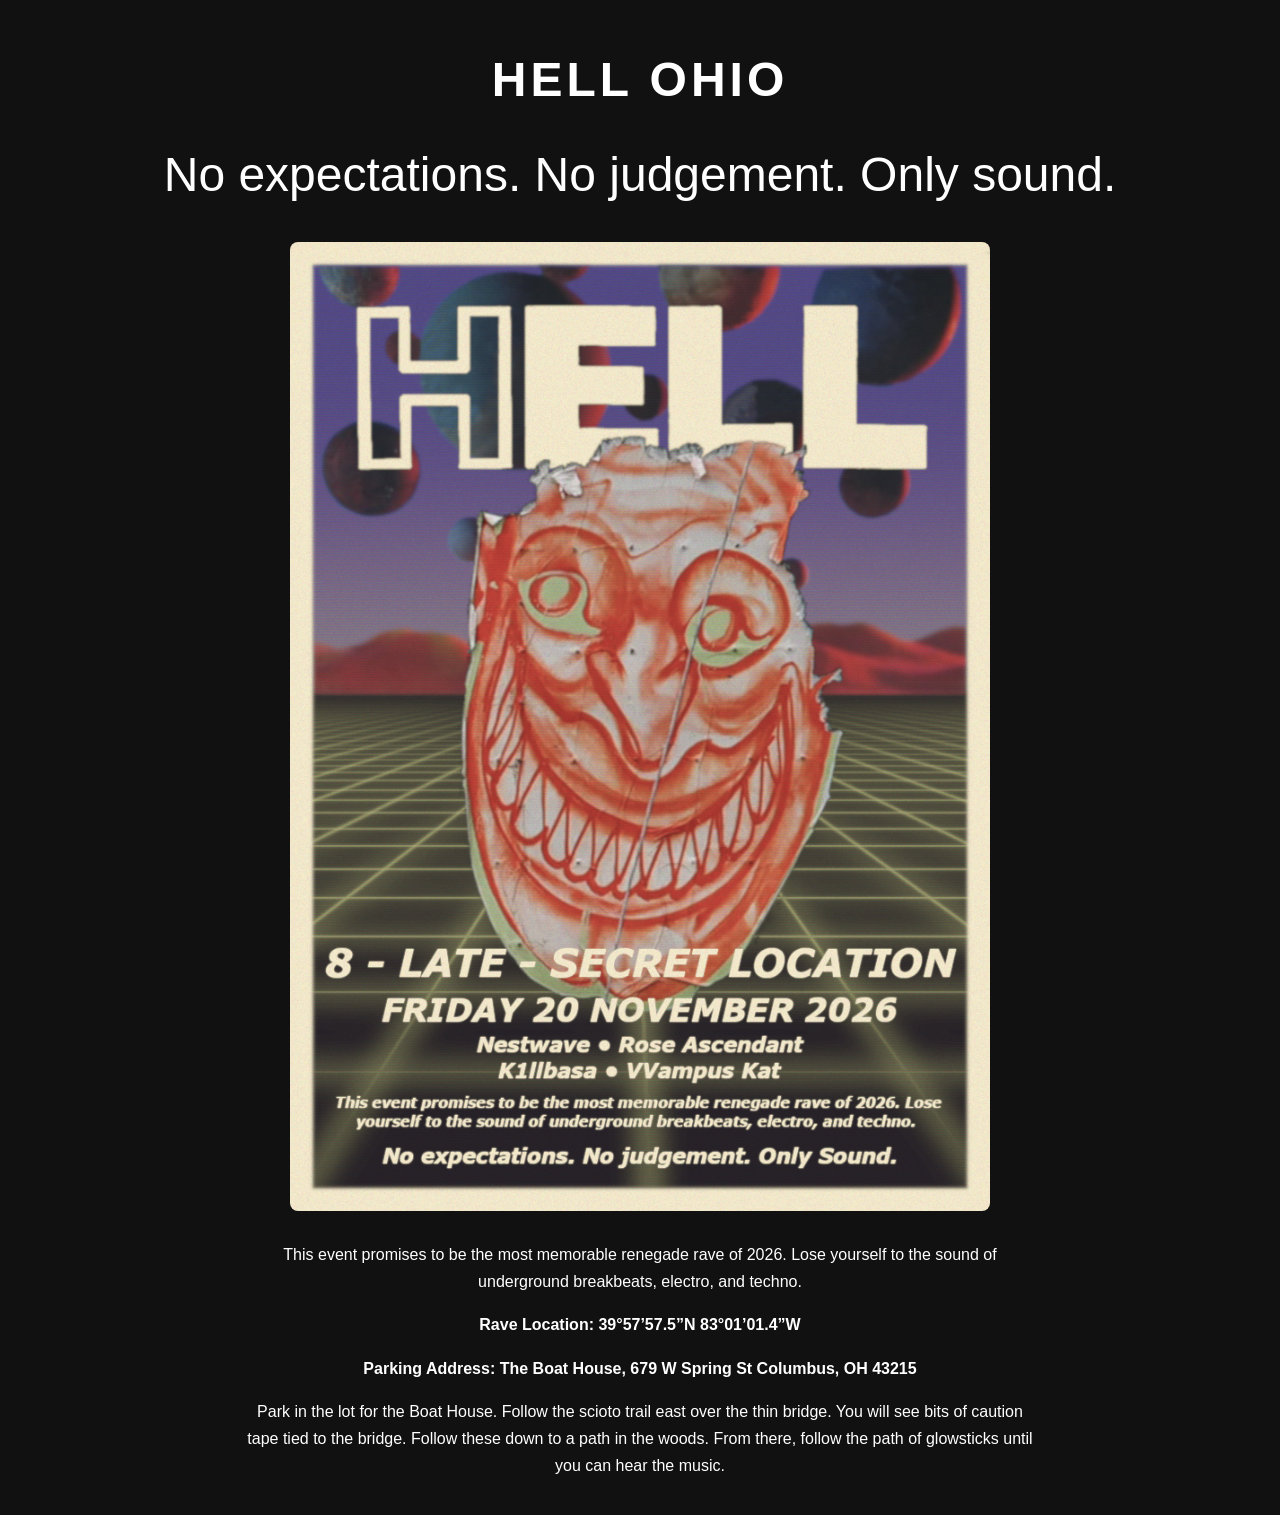
==== instructions.html @ c6e73e72 "add my twist" ====
<!DOCTYPE html>
<html lang="en">
  <head>
    <meta charset="UTF-8">
    <meta name="viewport" content="width=device-width, initial-scale=1.0">
    <title>HELL OHIO</title>
    <link rel="stylesheet" href="style.css">
  </head>
  <body>
    <header>
      <h1>HELL OHIO</h1>
      <h2>No expectations. No judgement. Only sound.</h2>
    </header>
    <div class="photo-container">
      <img src="HELL Ohio v.3 version 2.png" alt="Flyer photo">
    </div>
    <main>
      <section>
        <p>
          This event promises to be the most memorable renegade rave of 2026. Lose yourself to the sound of underground breakbeats, electro, and techno.
        </p>
        <p>
          <strong>Rave Location: 39°57’57.5”N 83°01’01.4”W</strong>
        </p>
        <p>
          <strong>Parking Address: The Boat House, 679 W Spring St Columbus, OH 43215</strong>
        </p>
        <p>
          Park in the lot for the Boat House. Follow the scioto trail east over the thin bridge. You will see bits of caution tape tied to the bridge. Follow these down to a path in the woods. From there, follow the path of glowsticks until you can hear the music.
        </p>
      </section>
    </main>
  </body>
</html>
---- style.css ----
/* general page styling*/
* {
  box-sizing: border-box;
}

body {
  background-color: #111111;
  color: white;
  font-family: Arial, sans-serif;
  margin: 0;
  padding: 20px;
  text-align: center;
}

/* header*/
header {
  width: 100%;
  text-align: center;
  margin: 0 auto 30px;
}

h1 {
  font-size: clamp(32px, 6vw, 48px);
  letter-spacing: 4px;
}

h2 {
  font-size: clamp(32px, 6vw, 48px);
  font-weight: normal;
}

/*flyer photo*/
.photo-container {
  width: 100%;
  display: flex;
  justify-content: center;
  margin: 30px auto;
}

.photo-container img {
  width: 80%;
  max-width: 700px;
  justify-content: center;
  height: auto;
  border-radius: 8px;
  object-fit: cover;
}

/*main body-yadi-yadi*/
main {
  width: 100%;
  max-width: 800px;
  margin: 0 auto;
  text-align: center;
}

section {
  width: 100%;
  margin: 0 auto;
}

p {
  font-size: 16px;
  line-height: 1.7;
  text-align: center;
}
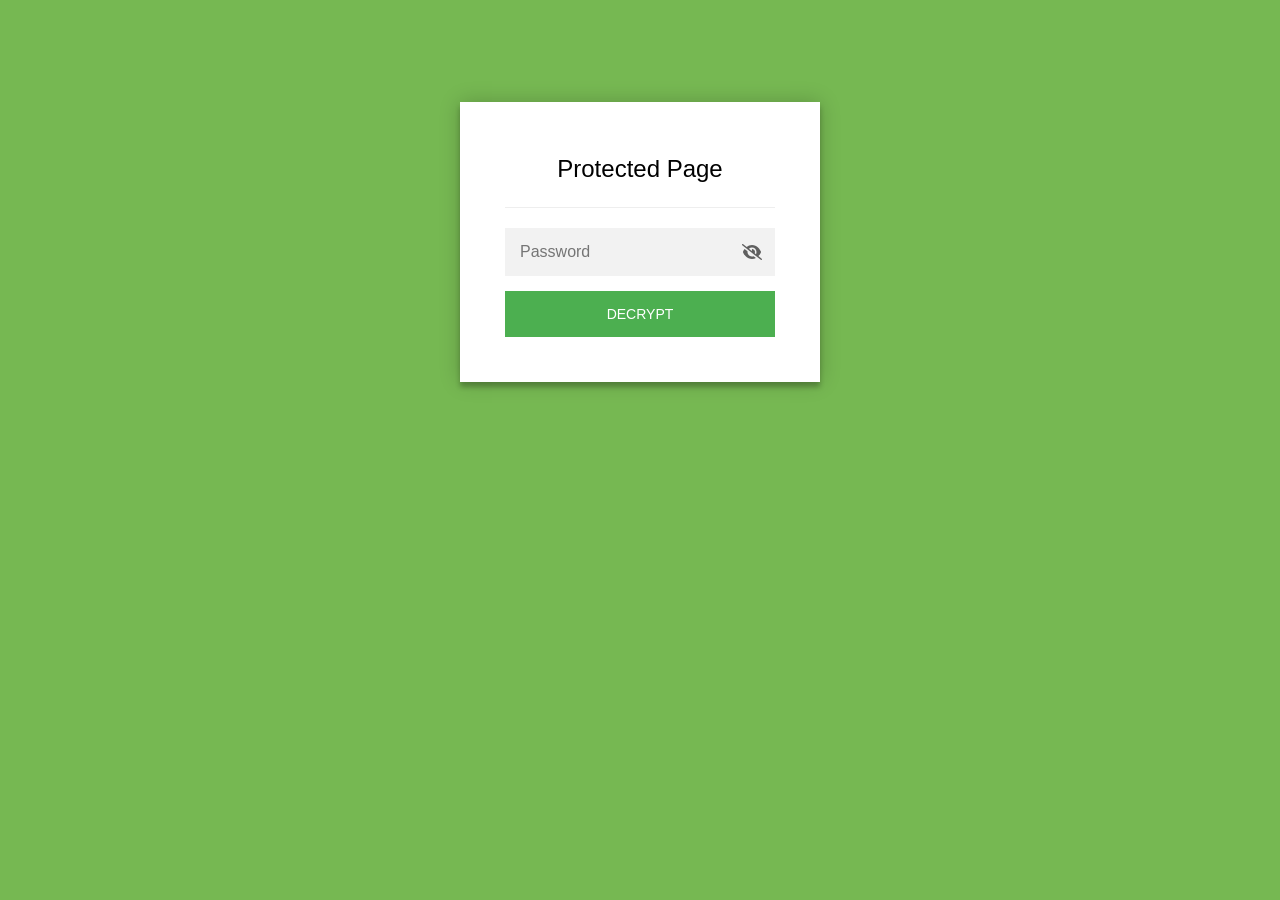
==== commit 5a6f45cd: "another twist" ====
--- a/instructions.html
+++ b/instructions.html
@@ -1,36 +1,894 @@
 <!DOCTYPE html>
-<html lang="en">
-  <head>
-    <meta charset="UTF-8">
-    <meta name="viewport" content="width=device-width, initial-scale=1.0">
-    <title>HELL OHIO</title>
-    <link rel="stylesheet" href="style.css">
-  </head>
-  <body>
-    <header>
-      <h1>HELL OHIO</h1>
-      <h2>No expectations. No judgement. Only sound.</h2>
-    </header>
-    <div class="photo-container">
-      <img src="HELL Ohio v.3 version 2.png" alt="Flyer photo">
-    </div>
-    <main>
-      <section>
-        <p>
-          This event promises to be the most memorable renegade rave of 2026. Lose yourself to the sound of underground breakbeats, electro, and techno.
-        </p>
-        <p>
-          <strong>Rave Location: 39°57’57.5”N 83°01’01.4”W</strong>
-        </p>
-        <p>
-          <strong>Parking Address: The Boat House, 679 W Spring St Columbus, OH 43215</strong>
-        </p>
-        <p>
-          Park in the lot for the Boat House. Follow the scioto trail east over the thin bridge. You will see bits of caution tape tied to the bridge. Follow these down to a path in the woods. From there, follow the path of glowsticks until you can hear the music.
-        </p>
-      </section>
-    </main>
-  </body>
+<html class="staticrypt-html">
+    <head>
+        <meta charset="utf-8" />
+        <title>Protected Page</title>
+        <meta name="viewport" content="width=device-width, initial-scale=1" />
+
+        <!-- do not cache this page -->
+        <meta http-equiv="cache-control" content="max-age=0" />
+        <meta http-equiv="cache-control" content="no-cache" />
+        <meta http-equiv="expires" content="0" />
+        <meta http-equiv="expires" content="Tue, 01 Jan 1980 1:00:00 GMT" />
+        <meta http-equiv="pragma" content="no-cache" />
+
+        <style>
+            .staticrypt-hr {
+                margin-top: 20px;
+                margin-bottom: 20px;
+                border: 0;
+                border-top: 1px solid #eee;
+            }
+
+            .staticrypt-page {
+                width: 360px;
+                padding: 8% 0 0;
+                margin: auto;
+                box-sizing: border-box;
+            }
+
+            .staticrypt-form {
+                position: relative;
+                z-index: 1;
+                background: #ffffff;
+                max-width: 360px;
+                margin: 0 auto 100px;
+                padding: 45px;
+                text-align: center;
+                box-shadow: 0 0 20px 0 rgba(0, 0, 0, 0.2), 0 5px 5px 0 rgba(0, 0, 0, 0.24);
+            }
+
+            .staticrypt-form input[type="password"],
+            input[type="text"] {
+                background: inherit;
+                border: 0;
+                box-sizing: border-box; /* This ensures padding is included in the total width */
+                font-size: 14px;
+                outline: 0;
+                padding: 15px 30px 15px 15px; /* Adjust the padding to ensure there is space for the icon */
+                width: 100%;
+            }
+
+            .staticrypt-password-container {
+                position: relative;
+                outline: 0;
+                background: #f2f2f2;
+                width: 100%;
+                border: 0;
+                margin: 0 0 15px;
+                box-sizing: border-box;
+            }
+
+            .staticrypt-toggle-password-visibility {
+                cursor: pointer;
+                height: 20px;
+                opacity: 60%;
+                padding: 13px;
+                position: absolute;
+                right: 0;
+                top: 50%;
+                transform: translateY(-50%);
+                width: 20px;
+            }
+
+            .staticrypt-form .staticrypt-decrypt-button {
+                text-transform: uppercase;
+                outline: 0;
+                background: #4CAF50;
+                width: 100%;
+                border: 0;
+                padding: 15px;
+                color: #ffffff;
+                font-size: 14px;
+                cursor: pointer;
+            }
+
+            .staticrypt-form .staticrypt-decrypt-button:hover,
+            .staticrypt-form .staticrypt-decrypt-button:active,
+            .staticrypt-form .staticrypt-decrypt-button:focus {
+                background: #4CAF50;
+                filter: brightness(92%);
+            }
+
+            .staticrypt-html {
+                height: 100%;
+            }
+
+            .staticrypt-body {
+                height: 100%;
+                margin: 0;
+            }
+
+            .staticrypt-content {
+                height: 100%;
+                margin-bottom: 1em;
+                background: #76B852;
+                font-family: "Arial", sans-serif;
+                -webkit-font-smoothing: antialiased;
+                -moz-osx-font-smoothing: grayscale;
+            }
+
+            .staticrypt-instructions {
+                margin-top: -1em;
+                margin-bottom: 1em;
+            }
+
+            .staticrypt-title {
+                font-size: 1.5em;
+            }
+
+            label.staticrypt-remember {
+                display: flex;
+                align-items: center;
+                margin-bottom: 1em;
+            }
+
+            .staticrypt-remember input[type="checkbox"] {
+                transform: scale(1.5);
+                margin-right: 1em;
+            }
+
+            .hidden {
+                display: none !important;
+            }
+
+            .staticrypt-spinner-container {
+                height: 100%;
+                display: flex;
+                align-items: center;
+                justify-content: center;
+            }
+
+            .staticrypt-spinner {
+                display: inline-block;
+                width: 2rem;
+                height: 2rem;
+                vertical-align: text-bottom;
+                border: 0.25em solid gray;
+                border-right-color: transparent;
+                border-radius: 50%;
+                -webkit-animation: spinner-border 0.75s linear infinite;
+                animation: spinner-border 0.75s linear infinite;
+                animation-duration: 0.75s;
+                animation-timing-function: linear;
+                animation-delay: 0s;
+                animation-iteration-count: infinite;
+                animation-direction: normal;
+                animation-fill-mode: none;
+                animation-play-state: running;
+                animation-name: spinner-border;
+            }
+
+            @keyframes spinner-border {
+                100% {
+                    transform: rotate(360deg);
+                }
+            }
+
+            @media screen and (-webkit-min-device-pixel-ratio: 0) {
+                .staticrypt-form input[type="password"],
+                input[type="text"] {
+                    font-size: 16px;
+                }
+            }
+        </style>
+    </head>
+
+    <body class="staticrypt-body">
+        <div id="staticrypt_loading" class="staticrypt-spinner-container">
+            <div class="staticrypt-spinner"></div>
+        </div>
+
+        <div id="staticrypt_content" class="staticrypt-content hidden">
+            <div class="staticrypt-page">
+                <div class="staticrypt-form">
+                    <div class="staticrypt-instructions">
+                        <p class="staticrypt-title">Protected Page</p>
+                        <p></p>
+                    </div>
+
+                    <hr class="staticrypt-hr" />
+
+                    <form id="staticrypt-form" action="#" method="post">
+                        <div class="staticrypt-password-container">
+                            <input
+                                id="staticrypt-password"
+                                type="password"
+                                name="password"
+                                placeholder="Password"
+                                autofocus
+                            />
+
+                            <img
+                                class="staticrypt-toggle-password-visibility"
+                                alt="template_toggle_show"
+                                title="template_toggle_show"
+                                src="[data-uri]"
+                            />
+                        </div>
+
+                        <label id="staticrypt-remember-label" class="staticrypt-remember hidden">
+                            <input id="staticrypt-remember" type="checkbox" name="remember" />
+                            Remember me
+                        </label>
+
+                        <input type="submit" class="staticrypt-decrypt-button" value="DECRYPT" />
+                    </form>
+                </div>
+            </div>
+        </div>
+
+        <script>
+            // these variables will be filled when generating the file - the template format is 'variable_name'
+            const staticryptInitiator = 
+            ((function(){
+  const exports = {};
+  const cryptoEngine = ((function(){
+  const exports = {};
+  const { subtle } = crypto;
+
+const IV_BITS = 16 * 8;
+const HEX_BITS = 4;
+const ENCRYPTION_ALGO = "AES-CBC";
+
+/**
+ * Translates between utf8 encoded hexadecimal strings
+ * and Uint8Array bytes.
+ */
+const HexEncoder = {
+    /**
+     * hex string -> bytes
+     * @param {string} hexString
+     * @returns {Uint8Array}
+     */
+    parse: function (hexString) {
+        if (hexString.length % 2 !== 0) throw "Invalid hexString";
+        const arrayBuffer = new Uint8Array(hexString.length / 2);
+
+        for (let i = 0; i < hexString.length; i += 2) {
+            const byteValue = parseInt(hexString.substring(i, i + 2), 16);
+            if (isNaN(byteValue)) {
+                throw "Invalid hexString";
+            }
+            arrayBuffer[i / 2] = byteValue;
+        }
+        return arrayBuffer;
+    },
+
+    /**
+     * bytes -> hex string
+     * @param {Uint8Array} bytes
+     * @returns {string}
+     */
+    stringify: function (bytes) {
+        const hexBytes = [];
+
+        for (let i = 0; i < bytes.length; ++i) {
+            let byteString = bytes[i].toString(16);
+            if (byteString.length < 2) {
+                byteString = "0" + byteString;
+            }
+            hexBytes.push(byteString);
+        }
+        return hexBytes.join("");
+    },
+};
+
+/**
+ * Translates between utf8 strings and Uint8Array bytes.
+ */
+const UTF8Encoder = {
+    parse: function (str) {
+        return new TextEncoder().encode(str);
+    },
+
+    stringify: function (bytes) {
+        return new TextDecoder().decode(bytes);
+    },
+};
+
+/**
+ * Salt and encrypt a msg with a password.
+ */
+async function encrypt(msg, hashedPassword) {
+    // Must be 16 bytes, unpredictable, and preferably cryptographically random. However, it need not be secret.
+    // https://developer.mozilla.org/en-US/docs/Web/API/SubtleCrypto/encrypt#parameters
+    const iv = crypto.getRandomValues(new Uint8Array(IV_BITS / 8));
+
+    const key = await subtle.importKey("raw", HexEncoder.parse(hashedPassword), ENCRYPTION_ALGO, false, ["encrypt"]);
+
+    const encrypted = await subtle.encrypt(
+        {
+            name: ENCRYPTION_ALGO,
+            iv: iv,
+        },
+        key,
+        UTF8Encoder.parse(msg)
+    );
+
+    // iv will be 32 hex characters, we prepend it to the ciphertext for use in decryption
+    return HexEncoder.stringify(iv) + HexEncoder.stringify(new Uint8Array(encrypted));
+}
+exports.encrypt = encrypt;
+
+/**
+ * Decrypt a salted msg using a password.
+ *
+ * @param {string} encryptedMsg
+ * @param {string} hashedPassword
+ * @returns {Promise<string>}
+ */
+async function decrypt(encryptedMsg, hashedPassword) {
+    const ivLength = IV_BITS / HEX_BITS;
+    const iv = HexEncoder.parse(encryptedMsg.substring(0, ivLength));
+    const encrypted = encryptedMsg.substring(ivLength);
+
+    const key = await subtle.importKey("raw", HexEncoder.parse(hashedPassword), ENCRYPTION_ALGO, false, ["decrypt"]);
+
+    const outBuffer = await subtle.decrypt(
+        {
+            name: ENCRYPTION_ALGO,
+            iv: iv,
+        },
+        key,
+        HexEncoder.parse(encrypted)
+    );
+
+    return UTF8Encoder.stringify(new Uint8Array(outBuffer));
+}
+exports.decrypt = decrypt;
+
+/**
+ * Salt and hash the password so it can be stored in localStorage without opening a password reuse vulnerability.
+ *
+ * @param {string} password
+ * @param {string} salt
+ * @returns {Promise<string>}
+ */
+async function hashPassword(password, salt) {
+    // we hash the password in multiple steps, each adding more iterations. This is because we used to allow less
+    // iterations, so for backward compatibility reasons, we need to support going from that to more iterations.
+    let hashedPassword = await hashLegacyRound(password, salt);
+
+    hashedPassword = await hashSecondRound(hashedPassword, salt);
+
+    return hashThirdRound(hashedPassword, salt);
+}
+exports.hashPassword = hashPassword;
+
+/**
+ * This hashes the password with 1k iterations. This is a low number, we need this function to support backwards
+ * compatibility.
+ *
+ * @param {string} password
+ * @param {string} salt
+ * @returns {Promise<string>}
+ */
+function hashLegacyRound(password, salt) {
+    return pbkdf2(password, salt, 1000, "SHA-1");
+}
+exports.hashLegacyRound = hashLegacyRound;
+
+/**
+ * Add a second round of iterations. This is because we used to use 1k, so for backwards compatibility with
+ * remember-me/autodecrypt links, we need to support going from that to more iterations.
+ *
+ * @param hashedPassword
+ * @param salt
+ * @returns {Promise<string>}
+ */
+function hashSecondRound(hashedPassword, salt) {
+    return pbkdf2(hashedPassword, salt, 14000, "SHA-256");
+}
+exports.hashSecondRound = hashSecondRound;
+
+/**
+ * Add a third round of iterations to bring total number to 600k. This is because we used to use 1k, then 15k, so for
+ * backwards compatibility with remember-me/autodecrypt links, we need to support going from that to more iterations.
+ *
+ * @param hashedPassword
+ * @param salt
+ * @returns {Promise<string>}
+ */
+function hashThirdRound(hashedPassword, salt) {
+    return pbkdf2(hashedPassword, salt, 585000, "SHA-256");
+}
+exports.hashThirdRound = hashThirdRound;
+
+/**
+ * Salt and hash the password so it can be stored in localStorage without opening a password reuse vulnerability.
+ *
+ * @param {string} password
+ * @param {string} salt
+ * @param {int} iterations
+ * @param {string} hashAlgorithm
+ * @returns {Promise<string>}
+ */
+async function pbkdf2(password, salt, iterations, hashAlgorithm) {
+    const key = await subtle.importKey("raw", UTF8Encoder.parse(password), "PBKDF2", false, ["deriveBits"]);
+
+    const keyBytes = await subtle.deriveBits(
+        {
+            name: "PBKDF2",
+            hash: hashAlgorithm,
+            iterations,
+            salt: UTF8Encoder.parse(salt),
+        },
+        key,
+        256
+    );
+
+    return HexEncoder.stringify(new Uint8Array(keyBytes));
+}
+
+function generateRandomSalt() {
+    const bytes = crypto.getRandomValues(new Uint8Array(128 / 8));
+
+    return HexEncoder.stringify(new Uint8Array(bytes));
+}
+exports.generateRandomSalt = generateRandomSalt;
+
+async function signMessage(hashedPassword, message) {
+    const key = await subtle.importKey(
+        "raw",
+        HexEncoder.parse(hashedPassword),
+        {
+            name: "HMAC",
+            hash: "SHA-256",
+        },
+        false,
+        ["sign"]
+    );
+    const signature = await subtle.sign("HMAC", key, UTF8Encoder.parse(message));
+
+    return HexEncoder.stringify(new Uint8Array(signature));
+}
+exports.signMessage = signMessage;
+
+function getRandomAlphanum() {
+    const possibleCharacters = "abcdefghijklmnopqrstuvwxyzABCDEFGHIJKLMNOPQRSTUVWXYZ0123456789";
+
+    let byteArray;
+    let parsedInt;
+
+    // Keep generating new random bytes until we get a value that falls
+    // within a range that can be evenly divided by possibleCharacters.length
+    do {
+        byteArray = crypto.getRandomValues(new Uint8Array(1));
+        // extract the lowest byte to get an int from 0 to 255 (probably unnecessary, since we're only generating 1 byte)
+        parsedInt = byteArray[0] & 0xff;
+    } while (parsedInt >= 256 - (256 % possibleCharacters.length));
+
+    // Take the modulo of the parsed integer to get a random number between 0 and totalLength - 1
+    const randomIndex = parsedInt % possibleCharacters.length;
+
+    return possibleCharacters[randomIndex];
+}
+
+/**
+ * Generate a random string of a given length.
+ *
+ * @param {int} length
+ * @returns {string}
+ */
+function generateRandomString(length) {
+    let randomString = "";
+
+    for (let i = 0; i < length; i++) {
+        randomString += getRandomAlphanum();
+    }
+
+    return randomString;
+}
+exports.generateRandomString = generateRandomString;
+
+  return exports;
+})());
+const codec = ((function(){
+  const exports = {};
+  /**
+ * Initialize the codec with the provided cryptoEngine - this return functions to encode and decode messages.
+ *
+ * @param cryptoEngine - the engine to use for encryption / decryption
+ */
+function init(cryptoEngine) {
+    const exports = {};
+
+    /**
+     * Top-level function for encoding a message.
+     * Includes password hashing, encryption, and signing.
+     *
+     * @param {string} msg
+     * @param {string} password
+     * @param {string} salt
+     *
+     * @returns {string} The encoded text
+     */
+    async function encode(msg, password, salt) {
+        const hashedPassword = await cryptoEngine.hashPassword(password, salt);
+
+        const encrypted = await cryptoEngine.encrypt(msg, hashedPassword);
+
+        // we use the hashed password in the HMAC because this is effectively what will be used a password (so we can store
+        // it in localStorage safely, we don't use the clear text password)
+        const hmac = await cryptoEngine.signMessage(hashedPassword, encrypted);
+
+        return hmac + encrypted;
+    }
+    exports.encode = encode;
+
+    /**
+     * Encode using a password that has already been hashed. This is useful to encode multiple messages in a row, that way
+     * we don't need to hash the password multiple times.
+     *
+     * @param {string} msg
+     * @param {string} hashedPassword
+     *
+     * @returns {string} The encoded text
+     */
+    async function encodeWithHashedPassword(msg, hashedPassword) {
+        const encrypted = await cryptoEngine.encrypt(msg, hashedPassword);
+
+        // we use the hashed password in the HMAC because this is effectively what will be used a password (so we can store
+        // it in localStorage safely, we don't use the clear text password)
+        const hmac = await cryptoEngine.signMessage(hashedPassword, encrypted);
+
+        return hmac + encrypted;
+    }
+    exports.encodeWithHashedPassword = encodeWithHashedPassword;
+
+    /**
+     * Top-level function for decoding a message.
+     * Includes signature check and decryption.
+     *
+     * @param {string} signedMsg
+     * @param {string} hashedPassword
+     * @param {string} salt
+     * @param {int} backwardCompatibleAttempt
+     * @param {string} originalPassword
+     *
+     * @returns {Object} {success: true, decoded: string} | {success: false, message: string}
+     */
+    async function decode(signedMsg, hashedPassword, salt, backwardCompatibleAttempt = 0, originalPassword = "") {
+        const encryptedHMAC = signedMsg.substring(0, 64);
+        const encryptedMsg = signedMsg.substring(64);
+        const decryptedHMAC = await cryptoEngine.signMessage(hashedPassword, encryptedMsg);
+
+        if (decryptedHMAC !== encryptedHMAC) {
+            // we have been raising the number of iterations in the hashing algorithm multiple times, so to support the old
+            // remember-me/autodecrypt links we need to try bringing the old hashes up to speed.
+            originalPassword = originalPassword || hashedPassword;
+            if (backwardCompatibleAttempt === 0) {
+                const updatedHashedPassword = await cryptoEngine.hashThirdRound(originalPassword, salt);
+
+                return decode(signedMsg, updatedHashedPassword, salt, backwardCompatibleAttempt + 1, originalPassword);
+            }
+            if (backwardCompatibleAttempt === 1) {
+                let updatedHashedPassword = await cryptoEngine.hashSecondRound(originalPassword, salt);
+                updatedHashedPassword = await cryptoEngine.hashThirdRound(updatedHashedPassword, salt);
+
+                return decode(signedMsg, updatedHashedPassword, salt, backwardCompatibleAttempt + 1, originalPassword);
+            }
+
+            return { success: false, message: "Signature mismatch" };
+        }
+
+        return {
+            success: true,
+            decoded: await cryptoEngine.decrypt(encryptedMsg, hashedPassword),
+        };
+    }
+    exports.decode = decode;
+
+    return exports;
+}
+exports.init = init;
+
+  return exports;
+})());
+const decode = codec.init(cryptoEngine).decode;
+
+/**
+ * Initialize the staticrypt module, that exposes functions callbable by the password_template.
+ *
+ * @param {{
+ *  staticryptEncryptedMsgUniqueVariableName: string,
+ *  isRememberEnabled: boolean,
+ *  rememberDurationInDays: number,
+ *  staticryptSaltUniqueVariableName: string,
+ * }} staticryptConfig - object of data that is stored on the password_template at encryption time.
+ *
+ * @param {{
+ *  rememberExpirationKey: string,
+ *  rememberPassphraseKey: string,
+ *  replaceHtmlCallback: function,
+ *  clearLocalStorageCallback: function,
+ * }} templateConfig - object of data that can be configured by a custom password_template.
+ */
+function init(staticryptConfig, templateConfig) {
+    const exports = {};
+
+    /**
+     * Decrypt our encrypted page, replace the whole HTML.
+     *
+     * @param {string} hashedPassword
+     * @returns {Promise<boolean>}
+     */
+    async function decryptAndReplaceHtml(hashedPassword) {
+        const { staticryptEncryptedMsgUniqueVariableName, staticryptSaltUniqueVariableName } = staticryptConfig;
+        const { replaceHtmlCallback } = templateConfig;
+
+        const result = await decode(
+            staticryptEncryptedMsgUniqueVariableName,
+            hashedPassword,
+            staticryptSaltUniqueVariableName
+        );
+        if (!result.success) {
+            return false;
+        }
+        const plainHTML = result.decoded;
+
+        // if the user configured a callback call it, otherwise just replace the whole HTML
+        if (typeof replaceHtmlCallback === "function") {
+            replaceHtmlCallback(plainHTML);
+        } else {
+            document.write(plainHTML);
+            document.close();
+        }
+
+        return true;
+    }
+
+    /**
+     * Attempt to decrypt the page and replace the whole HTML.
+     *
+     * @param {string} password
+     * @param {boolean} isRememberChecked
+     *
+     * @returns {Promise<{isSuccessful: boolean, hashedPassword?: string}>} - we return an object, so that if we want to
+     *   expose more information in the future we can do it without breaking the password_template
+     */
+    async function handleDecryptionOfPage(password, isRememberChecked) {
+        const { staticryptSaltUniqueVariableName } = staticryptConfig;
+
+        // decrypt and replace the whole page
+        const hashedPassword = await cryptoEngine.hashPassword(password, staticryptSaltUniqueVariableName);
+        return handleDecryptionOfPageFromHash(hashedPassword, isRememberChecked);
+    }
+    exports.handleDecryptionOfPage = handleDecryptionOfPage;
+
+    async function handleDecryptionOfPageFromHash(hashedPassword, isRememberChecked) {
+        const { isRememberEnabled, rememberDurationInDays } = staticryptConfig;
+        const { rememberExpirationKey, rememberPassphraseKey } = templateConfig;
+
+        const isDecryptionSuccessful = await decryptAndReplaceHtml(hashedPassword);
+
+        if (!isDecryptionSuccessful) {
+            return {
+                isSuccessful: false,
+                hashedPassword,
+            };
+        }
+
+        // remember the hashedPassword and set its expiration if necessary
+        if (isRememberEnabled && isRememberChecked) {
+            window.localStorage.setItem(rememberPassphraseKey, hashedPassword);
+
+            // set the expiration if the duration isn't 0 (meaning no expiration)
+            if (rememberDurationInDays > 0) {
+                window.localStorage.setItem(
+                    rememberExpirationKey,
+                    (new Date().getTime() + rememberDurationInDays * 24 * 60 * 60 * 1000).toString()
+                );
+            }
+        }
+
+        return {
+            isSuccessful: true,
+            hashedPassword,
+        };
+    }
+    exports.handleDecryptionOfPageFromHash = handleDecryptionOfPageFromHash;
+
+    /**
+     * Clear localstorage from staticrypt related values
+     */
+    function clearLocalStorage() {
+        const { clearLocalStorageCallback, rememberExpirationKey, rememberPassphraseKey } = templateConfig;
+
+        if (typeof clearLocalStorageCallback === "function") {
+            clearLocalStorageCallback();
+        } else {
+            localStorage.removeItem(rememberPassphraseKey);
+            localStorage.removeItem(rememberExpirationKey);
+        }
+    }
+
+    async function handleDecryptOnLoad() {
+        let isSuccessful = await decryptOnLoadFromUrl();
+
+        if (!isSuccessful) {
+            isSuccessful = await decryptOnLoadFromRememberMe();
+        }
+
+        return { isSuccessful };
+    }
+    exports.handleDecryptOnLoad = handleDecryptOnLoad;
+
+    /**
+     * Clear storage if we are logging out
+     *
+     * @returns {boolean} - whether we logged out
+     */
+    function logoutIfNeeded() {
+        const logoutKey = "staticrypt_logout";
+
+        // handle logout through query param
+        const queryParams = new URLSearchParams(window.location.search);
+        if (queryParams.has(logoutKey)) {
+            clearLocalStorage();
+            return true;
+        }
+
+        // handle logout through URL fragment
+        const hash = window.location.hash.substring(1);
+        if (hash.includes(logoutKey)) {
+            clearLocalStorage();
+            return true;
+        }
+
+        return false;
+    }
+
+    /**
+     * To be called on load: check if we want to try to decrypt and replace the HTML with the decrypted content, and
+     * try to do it if needed.
+     *
+     * @returns {Promise<boolean>} true if we derypted and replaced the whole page, false otherwise
+     */
+    async function decryptOnLoadFromRememberMe() {
+        const { rememberDurationInDays } = staticryptConfig;
+        const { rememberExpirationKey, rememberPassphraseKey } = templateConfig;
+
+        // if we are login out, terminate
+        if (logoutIfNeeded()) {
+            return false;
+        }
+
+        // if there is expiration configured, check if we're not beyond the expiration
+        if (rememberDurationInDays && rememberDurationInDays > 0) {
+            const expiration = localStorage.getItem(rememberExpirationKey),
+                isExpired = expiration && new Date().getTime() > parseInt(expiration);
+
+            if (isExpired) {
+                clearLocalStorage();
+                return false;
+            }
+        }
+
+        const hashedPassword = localStorage.getItem(rememberPassphraseKey);
+
+        if (hashedPassword) {
+            // try to decrypt
+            const isDecryptionSuccessful = await decryptAndReplaceHtml(hashedPassword);
+
+            // if the decryption is unsuccessful the password might be wrong - silently clear the saved data and let
+            // the user fill the password form again
+            if (!isDecryptionSuccessful) {
+                clearLocalStorage();
+                return false;
+            }
+
+            return true;
+        }
+
+        return false;
+    }
+
+    async function decryptOnLoadFromUrl() {
+        const passwordKey = "staticrypt_pwd";
+        const rememberMeKey = "remember_me";
+
+        // try to get the password from the query param (for backward compatibility - we now want to avoid this method,
+        // since it sends the hashed password to the server which isn't needed)
+        const queryParams = new URLSearchParams(window.location.search);
+        const hashedPasswordQuery = queryParams.get(passwordKey);
+        const rememberMeQuery = queryParams.get(rememberMeKey);
+
+        const urlFragment = window.location.hash.substring(1);
+        // get the password from the url fragment
+        const hashedPasswordRegexMatch = urlFragment.match(new RegExp(passwordKey + "=([^&]*)"));
+        const hashedPasswordFragment = hashedPasswordRegexMatch ? hashedPasswordRegexMatch[1] : null;
+        const rememberMeFragment = urlFragment.includes(rememberMeKey);
+
+        const hashedPassword = hashedPasswordFragment || hashedPasswordQuery;
+        const rememberMe = rememberMeFragment || rememberMeQuery;
+
+        if (hashedPassword) {
+            return handleDecryptionOfPageFromHash(hashedPassword, rememberMe);
+        }
+
+        return false;
+    }
+
+    return exports;
+}
+exports.init = init;
+
+  return exports;
+})());
+        ;
+            const templateError = "template_error",
+                templateToggleAltShow = "template_toggle_show",
+                templateToggleAltHide = "template_toggle_hide",
+                isRememberEnabled = false,
+                staticryptConfig = {"staticryptEncryptedMsgUniqueVariableName":"[base64]","isRememberEnabled":false,"rememberDurationInDays":0,"staticryptSaltUniqueVariableName":"99a595da704f9e6a7078c617e28d4d59"};
+
+            // you can edit these values to customize some of the behavior of StatiCrypt
+            const templateConfig = {
+                rememberExpirationKey: "staticrypt_expiration",
+                rememberPassphraseKey: "staticrypt_passphrase",
+                replaceHtmlCallback: null,
+                clearLocalStorageCallback: null,
+            };
+
+            // init the staticrypt engine
+            const staticrypt = staticryptInitiator.init(staticryptConfig, templateConfig);
+
+            // try to automatically decrypt on load if there is a saved password
+            window.onload = async function () {
+                const { isSuccessful } = await staticrypt.handleDecryptOnLoad();
+
+                // if we didn't decrypt anything on load, show the password prompt. Otherwise the content has already been
+                // replaced, no need to do anything
+                if (!isSuccessful) {
+                    // hide loading screen
+                    document.getElementById("staticrypt_loading").classList.add("hidden");
+                    document.getElementById("staticrypt_content").classList.remove("hidden");
+                    document.getElementById("staticrypt-password").focus();
+
+                    // show the remember me checkbox
+                    if (isRememberEnabled) {
+                        document.getElementById("staticrypt-remember-label").classList.remove("hidden");
+                    }
+                }
+            };
+
+            // toggle password visibility
+            const toggleIcon = document.querySelector(".staticrypt-toggle-password-visibility");
+            // these two icons are coming from FontAwesome
+            const imgSrcEyeClosed =
+                "[data-uri]";
+            const imgSrcEyeOpened =
+                "[data-uri]";
+            toggleIcon.addEventListener("click", function () {
+                const passwordInput = document.getElementById("staticrypt-password");
+                if (passwordInput.type === "password") {
+                    passwordInput.type = "text";
+                    toggleIcon.src = imgSrcEyeOpened;
+                    toggleIcon.alt = templateToggleAltHide;
+                    toggleIcon.title = templateToggleAltHide;
+                } else {
+                    passwordInput.type = "password";
+                    toggleIcon.src = imgSrcEyeClosed;
+                    toggleIcon.alt = templateToggleAltShow;
+                    toggleIcon.title = templateToggleAltShow;
+                }
+            });
+
+            // handle password form submission
+            document.getElementById("staticrypt-form").addEventListener("submit", async function (e) {
+                e.preventDefault();
+
+                const password = document.getElementById("staticrypt-password").value,
+                    isRememberChecked = document.getElementById("staticrypt-remember").checked;
+
+                const { isSuccessful } = await staticrypt.handleDecryptionOfPage(password, isRememberChecked);
+
+                if (!isSuccessful) {
+                    alert(templateError);
+                }
+            });
+        </script>
+    </body>
 </html>
-
-
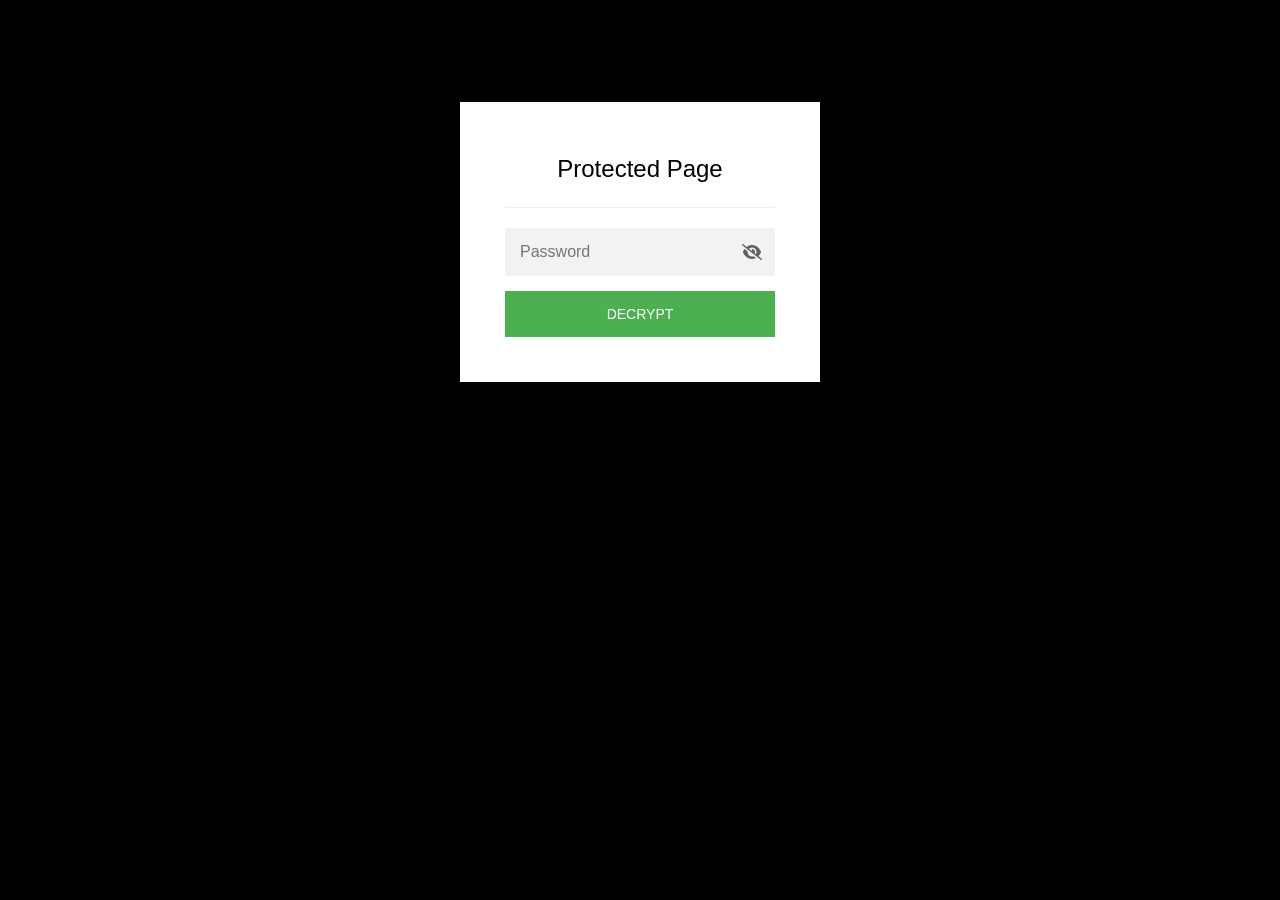
==== commit ea6cd19f: "Update instructions.html" ====
--- a/instructions.html
+++ b/instructions.html
@@ -102,7 +102,7 @@
             .staticrypt-content {
                 height: 100%;
                 margin-bottom: 1em;
-                background: #76B852;
+                background: #000000;
                 font-family: "Arial", sans-serif;
                 -webkit-font-smoothing: antialiased;
                 -moz-osx-font-smoothing: grayscale;
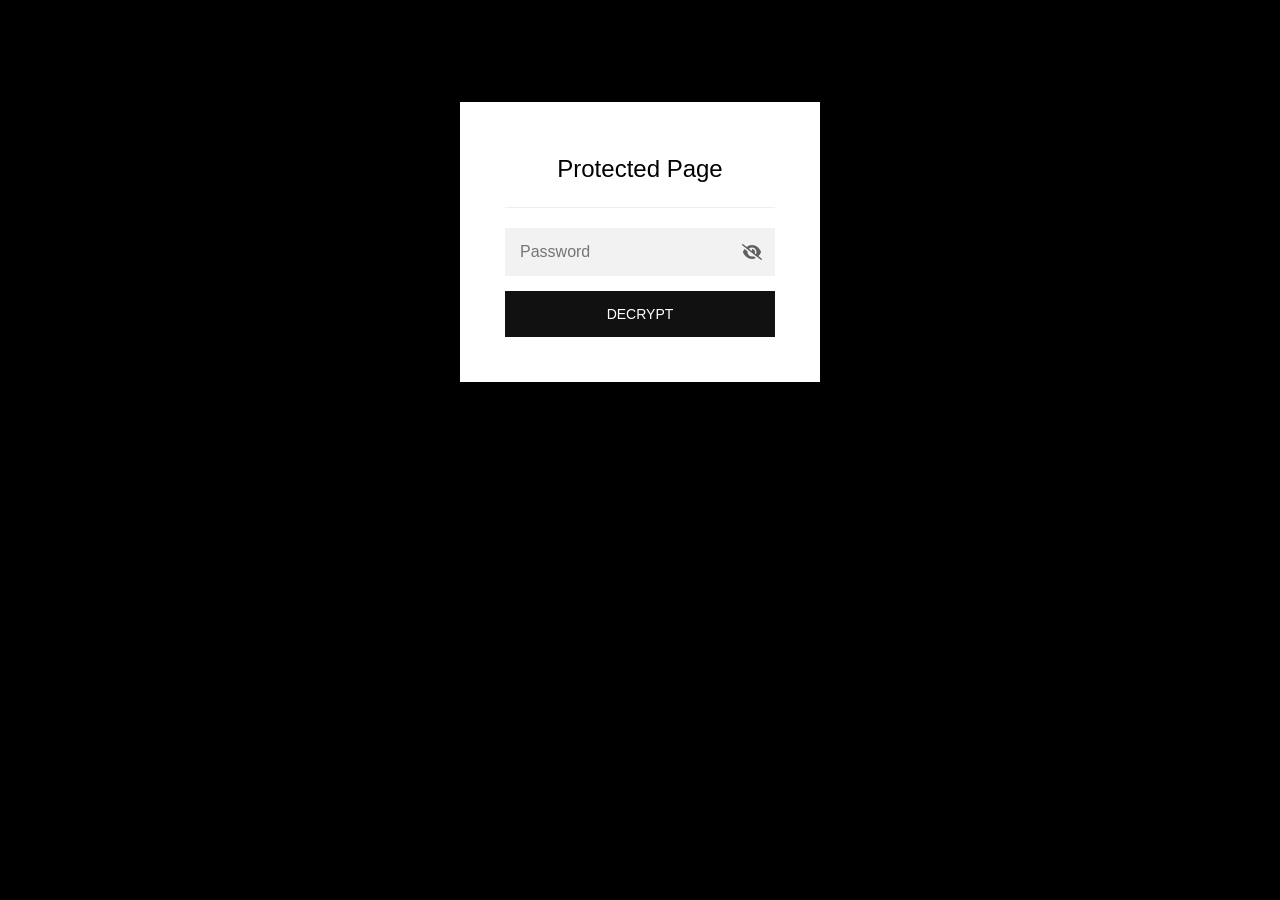
==== commit 82822117: "Change decrypt button background color to dark" ====
--- a/instructions.html
+++ b/instructions.html
@@ -74,7 +74,7 @@
             .staticrypt-form .staticrypt-decrypt-button {
                 text-transform: uppercase;
                 outline: 0;
-                background: #4CAF50;
+                background: #111111;
                 width: 100%;
                 border: 0;
                 padding: 15px;
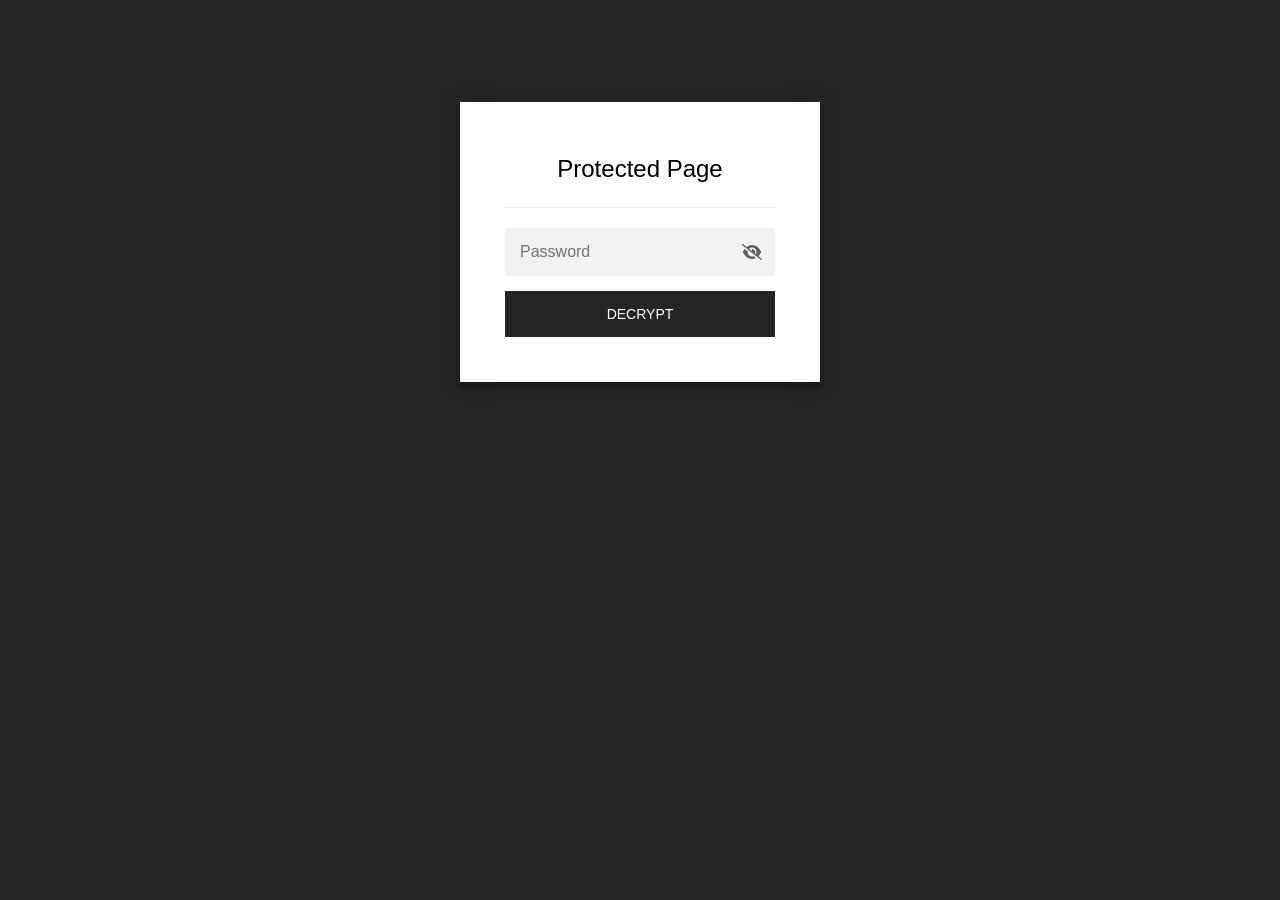
==== commit 5a45f0f6: "Change button and background colors in instructions.html" ====
--- a/instructions.html
+++ b/instructions.html
@@ -74,7 +74,7 @@
             .staticrypt-form .staticrypt-decrypt-button {
                 text-transform: uppercase;
                 outline: 0;
-                background: #111111;
+                background: #262427;
                 width: 100%;
                 border: 0;
                 padding: 15px;
@@ -86,7 +86,7 @@
             .staticrypt-form .staticrypt-decrypt-button:hover,
             .staticrypt-form .staticrypt-decrypt-button:active,
             .staticrypt-form .staticrypt-decrypt-button:focus {
-                background: #4CAF50;
+                background: #ad3d30;
                 filter: brightness(92%);
             }
 
@@ -102,7 +102,7 @@
             .staticrypt-content {
                 height: 100%;
                 margin-bottom: 1em;
-                background: #000000;
+                background: #262427;
                 font-family: "Arial", sans-serif;
                 -webkit-font-smoothing: antialiased;
                 -moz-osx-font-smoothing: grayscale;
